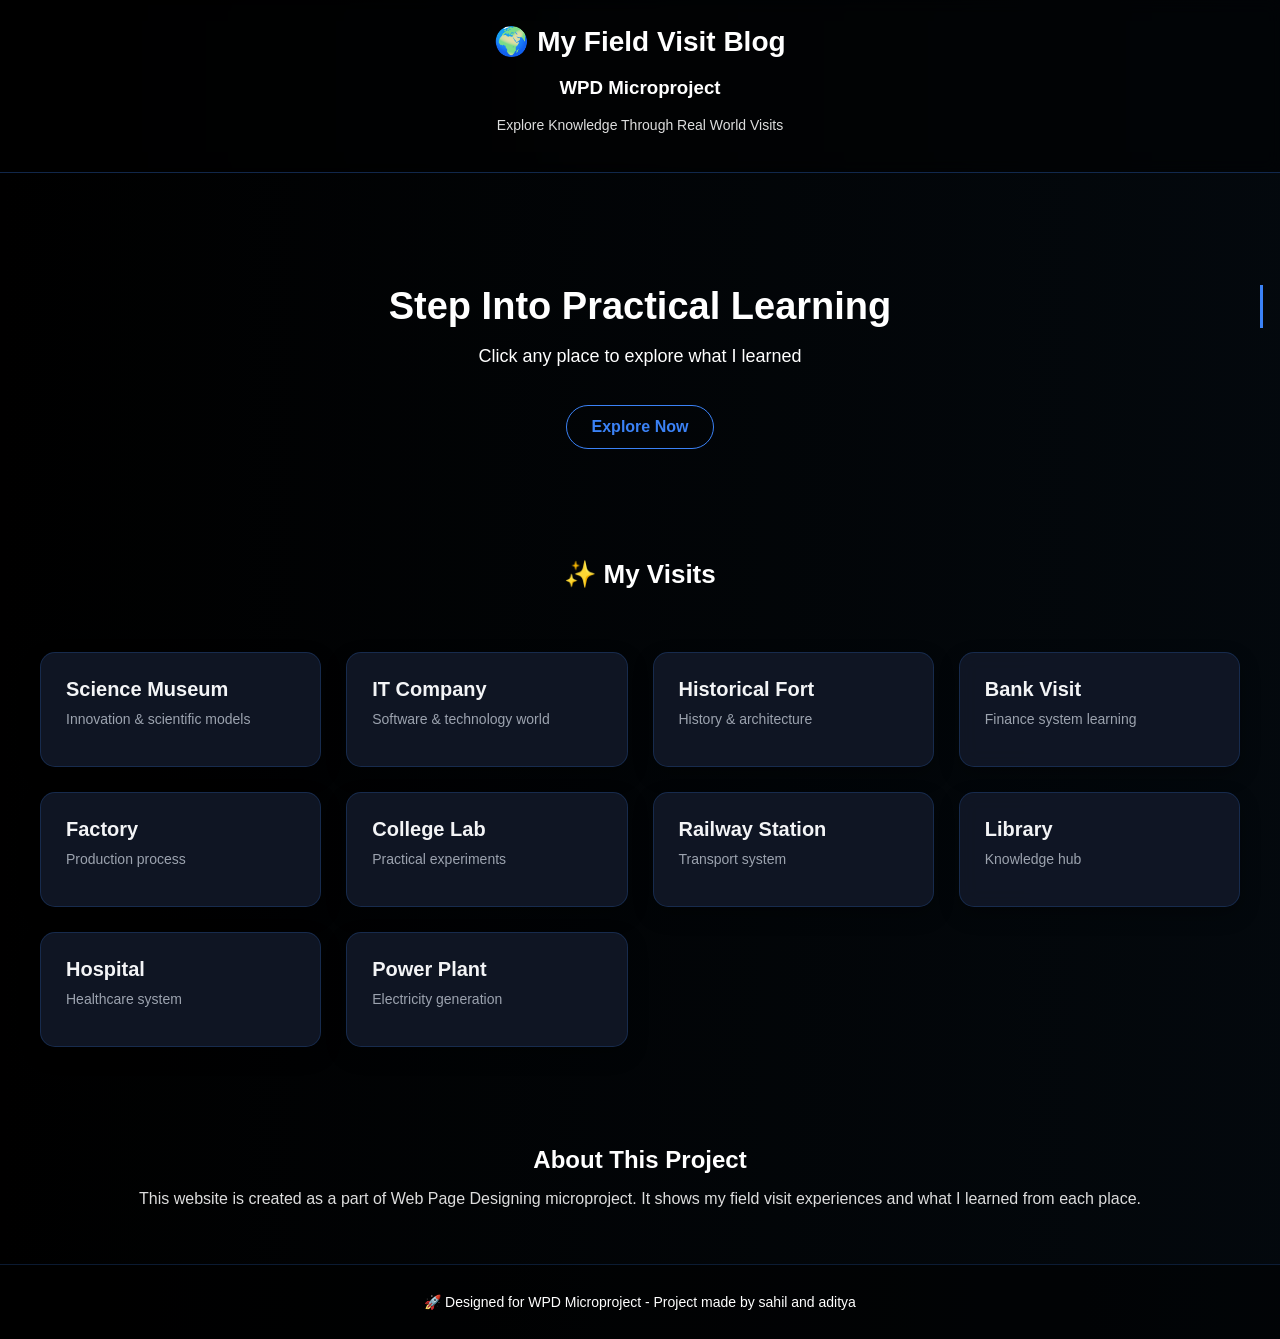
==== index.html @ 26753b68 "Initial commit Created from https://vercel.com/new" ====
<!DOCTYPE html>
<html lang="en">
<head>
    <meta charset="UTF-8">
    <title>Field Visit Blog</title>
    <link rel="stylesheet" href="style.css">
</head>

<body>

<!-- HEADER -->
<header>
    <h1>🌍 My Field Visit Blog</h1>
    <h3>WPD Microproject</h3>
    <p>Explore Knowledge Through Real World Visits</p>
</header>

<!-- HERO SECTION -->
<section class="hero">
    <h2>Step Into Practical Learning</h2>
    <p>Click any place to explore what I learned</p>
    <a href="#places" class="btn">Explore Now</a>
</section>

<!-- SECTION TITLE -->
<h2 id="places" class="section-title">✨ My Visits</h2>

<!-- CARDS -->
<div class="container">

    <a href="place1.html" class="card">
        <h3>Science Museum</h3>
        <p>Innovation & scientific models</p>
    </a>

    <a href="place2.html" class="card">
        <h3>IT Company</h3>
        <p>Software & technology world</p>
    </a>

    <a href="place3.html" class="card">
        <h3>Historical Fort</h3>
        <p>History & architecture</p>
    </a>

    <a href="place4.html" class="card">
        <h3>Bank Visit</h3>
        <p>Finance system learning</p>
    </a>

    <a href="place5.html" class="card">
        <h3>Factory</h3>
        <p>Production process</p>
    </a>

    <a href="place6.html" class="card">
        <h3>College Lab</h3>
        <p>Practical experiments</p>
    </a>

    <a href="place7.html" class="card">
        <h3>Railway Station</h3>
        <p>Transport system</p>
    </a>

    <a href="place8.html" class="card">
        <h3>Library</h3>
        <p>Knowledge hub</p>
    </a>

    <a href="place9.html" class="card">
        <h3>Hospital</h3>
        <p>Healthcare system</p>
    </a>

    <a href="place10.html" class="card">
        <h3>Power Plant</h3>
        <p>Electricity generation</p>
    </a>

</div>

<!-- ABOUT SECTION -->
<section class="about">
    <h2>About This Project</h2>
    <p>
        This website is created as a part of Web Page Designing microproject.
        It shows my field visit experiences and what I learned from each place.
    </p>
</section>

<!-- FOOTER -->
<footer>
    <p>🚀 Designed for WPD Microproject - Project made by sahil and aditya</p>
</footer>

</body>
</html>
---- style.css ----
body {
    margin: 0;
    font-family: 'Segoe UI', sans-serif;

    /* DARK BLUE TO BLACK GRADIENT */
    background: linear-gradient(270deg, #0a0f1f, #0a1927, #000000);
    background-size: 600% 600%;
    animation: gradientMove 12s ease infinite;

    color: white;
    min-height: 100vh;
}

/* BACKGROUND ANIMATION */
@keyframes gradientMove {
    0% { background-position: 0% 50%; }
    50% { background-position: 100% 50%; }
    100% { background-position: 0% 50%; }
}

/* BLINK ANIMATION FOR HEADER */
@keyframes blink {
    0% { opacity: 1; text-shadow: 0 0 0 #3b82f6; }
    50% { opacity: 0.7; text-shadow: 0 0 12px #3b82f6; }
    100% { opacity: 1; text-shadow: 0 0 0 #3b82f6; }
}

/* FADE IN UP ANIMATION */
@keyframes fadeInUp {
    from {
        opacity: 0;
        transform: translateY(40px);
    }
    to {
        opacity: 1;
        transform: translateY(0);
    }
}

/* HEADER */
header {
    text-align: center;
    padding: 25px;
    background: rgba(0, 0, 0, 0.5);
    backdrop-filter: blur(8px);
    border-bottom: 1px solid rgba(59, 130, 246, 0.3);
    animation: fadeInUp 0.8s ease forwards;
}

header h1 {
    margin: 0;
    font-size: 28px;
    animation: blink 1.2s ease-in-out infinite;
}

header p {
    font-size: 14px;
    color: #ddd;
}

/* HERO SECTION */
.hero {
    text-align: center;
    padding: 80px 20px;
    animation: fadeInUp 0.8s ease forwards;
    animation-delay: 0.2s;
    opacity: 0;
    animation-fill-mode: forwards;
}

.hero h2 {
    font-size: 38px;
    margin-bottom: 10px;
    overflow: hidden;
    border-right: 3px solid #3b82f6;
    white-space: nowrap;
    width: 0;
    animation: typing 2s steps(20, end) forwards, blinkCursor 0.75s step-end infinite;
}

@keyframes typing {
    from { width: 0; }
    to { width: 100%; }
}

@keyframes blinkCursor {
    from, to { border-color: transparent; }
    50% { border-color: #3b82f6; }
}

.hero p {
    font-size: 18px;
    opacity: 0;
    animation: fadeInUp 0.8s ease forwards;
    animation-delay: 1.2s;
}

/* BUTTON */
.btn {
    display: inline-block;
    margin-top: 20px;
    padding: 12px 25px;
    background: transparent;
    color: #3b82f6;
    border-radius: 25px;
    text-decoration: none;
    font-weight: bold;
    transition: 0.3s;
    border: 1px solid #3b82f6;
}

.btn:hover {
    background: #3b82f6;
    color: white;
    transform: translateY(-3px);
    box-shadow: 0 8px 20px rgba(59, 130, 246, 0.3);
}

/* SECTION TITLE */
.section-title {
    text-align: center;
    margin-top: 30px;
    font-size: 26px;
    opacity: 0;
    animation: fadeInUp 0.8s ease forwards;
    animation-delay: 0.4s;
}

/* GRID */
.container {
    display: grid;
    grid-template-columns: repeat(auto-fit, minmax(250px, 1fr));
    gap: 25px;
    padding: 40px;
}

/* CARD */
.card {
    background: rgba(17, 24, 39, 0.9);
    backdrop-filter: blur(10px);
    padding: 25px;
    border-radius: 15px;
    text-decoration: none;
    color: white;
    border: 1px solid rgba(59, 130, 246, 0.2);
    box-shadow: 0 8px 20px rgba(0, 0, 0, 0.3);
    transition: 0.3s;
    opacity: 0;
    animation: fadeInUp 0.6s ease forwards;
}

/* CARD DELAYS */
.card:nth-child(1) { animation-delay: 0.5s; }
.card:nth-child(2) { animation-delay: 0.6s; }
.card:nth-child(3) { animation-delay: 0.7s; }
.card:nth-child(4) { animation-delay: 0.8s; }
.card:nth-child(5) { animation-delay: 0.9s; }
.card:nth-child(6) { animation-delay: 1.0s; }

/* CARD TEXT */
.card h3 {
    margin: 0;
    font-size: 20px;
    color: #f3f4f6;
}

.card p {
    font-size: 14px;
    color: #9ca3af;
    margin-top: 10px;
}

/* HOVER EFFECT */
.card:hover {
    transform: translateY(-8px) scale(1.04);
    background: rgba(59, 130, 246, 0.2);
    border-color: #3b82f6;
    box-shadow: 0 15px 30px rgba(59, 130, 246, 0.2);
}

/* ABOUT SECTION */
.about {
    text-align: center;
    padding: 40px;
    opacity: 0;
    animation: fadeInUp 0.8s ease forwards;
    animation-delay: 1.1s;
}

.about h2 {
    margin-bottom: 10px;
}

.about p {
    font-size: 16px;
    color: #ddd;
}

/* FOOTER */
footer {
    text-align: center;
    padding: 15px;
    background: rgba(0, 0, 0, 0.5);
    font-size: 14px;
    border-top: 1px solid rgba(59, 130, 246, 0.2);
}

/* EXTRA SMALL EFFECTS */
a {
    transition: 0.3s;
}

a:hover {
    opacity: 0.9;
}

/* RESPONSIVE */
@media (max-width: 768px) {
    .hero h2 {
        font-size: 28px;
        white-space: normal;
        border-right: none;
        animation: none;
        width: auto;
    }
    
    .container {
        padding: 20px;
    }
    
    .hero {
        padding: 50px 20px;
    }
}
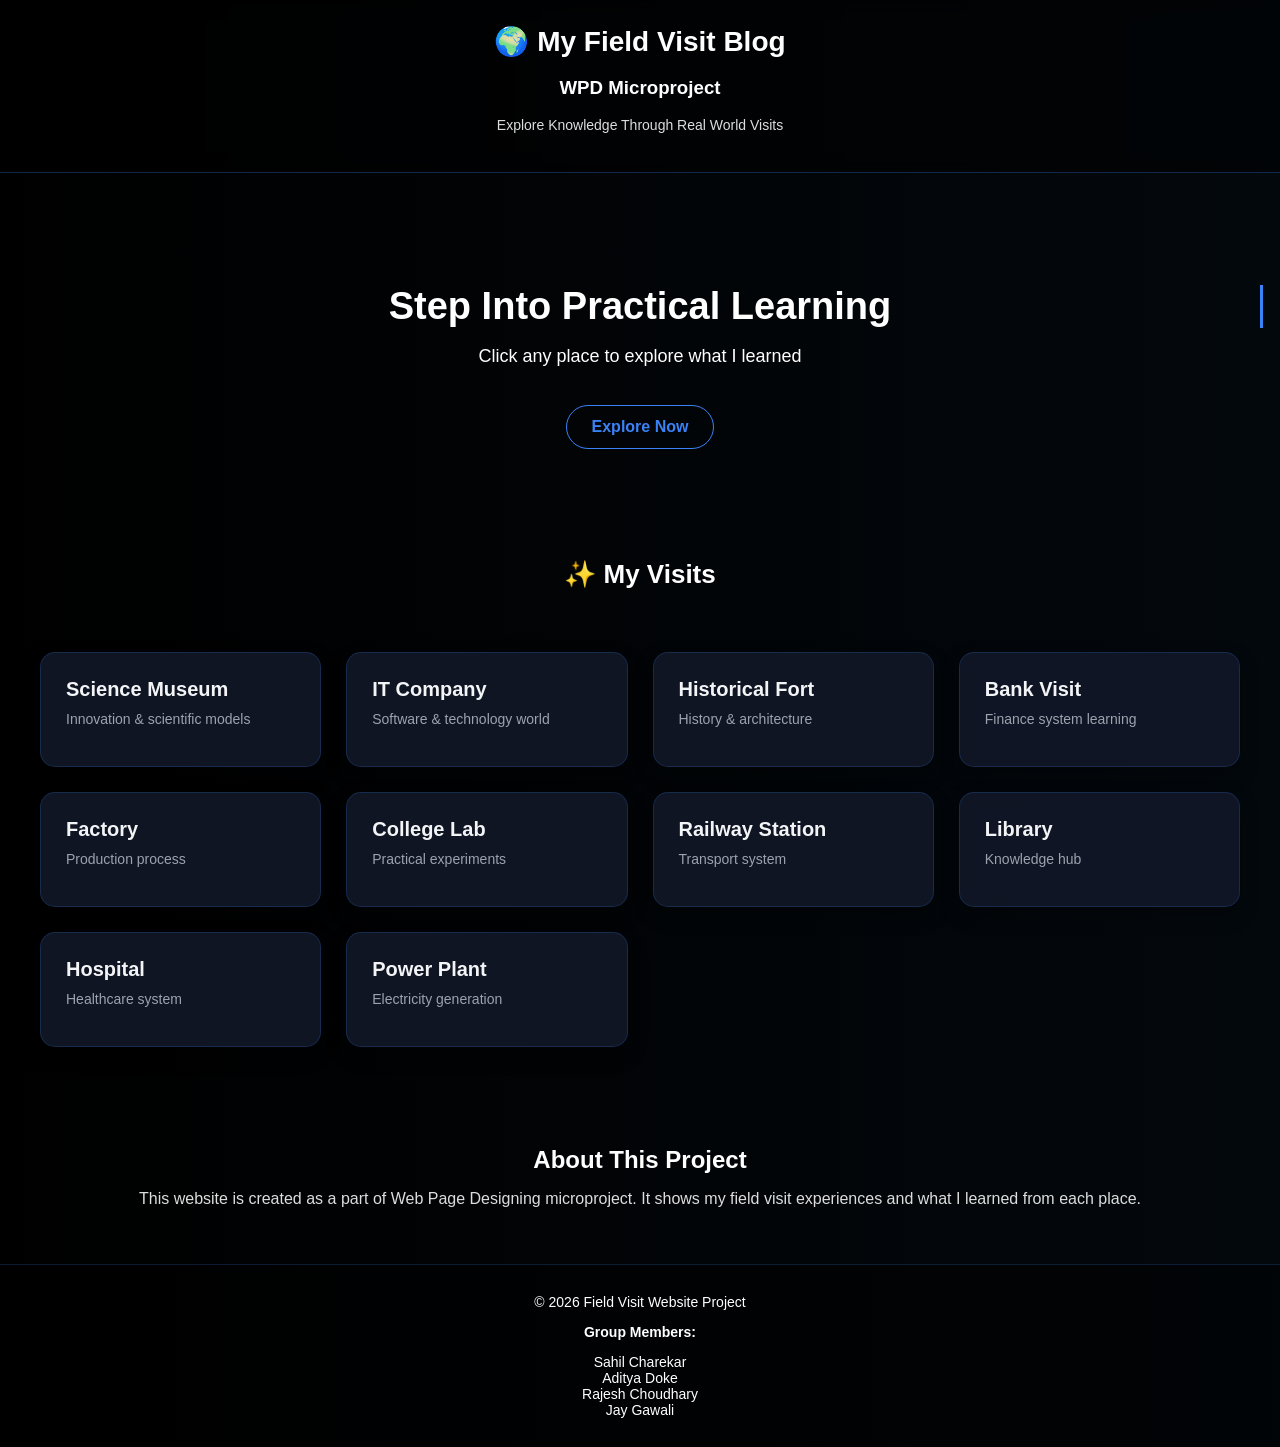
==== commit 6cbdf715: "Update index.html" ====
--- a/index.html
+++ b/index.html
@@ -91,8 +91,16 @@
 
 <!-- FOOTER -->
 <footer>
-    <p>🚀 Designed for WPD Microproject - Project made by sahil and aditya</p>
+    <p>© 2026 Field Visit Website Project</p>
+
+    <p><strong>Group Members:</strong></p>
+    <p>
+        Sahil Charekar <br>
+        Aditya Doke <br>
+        Rajesh Choudhary <br>
+        Jay Gawali
+    </p>
 </footer>
 
 </body>
-</html>+</html>
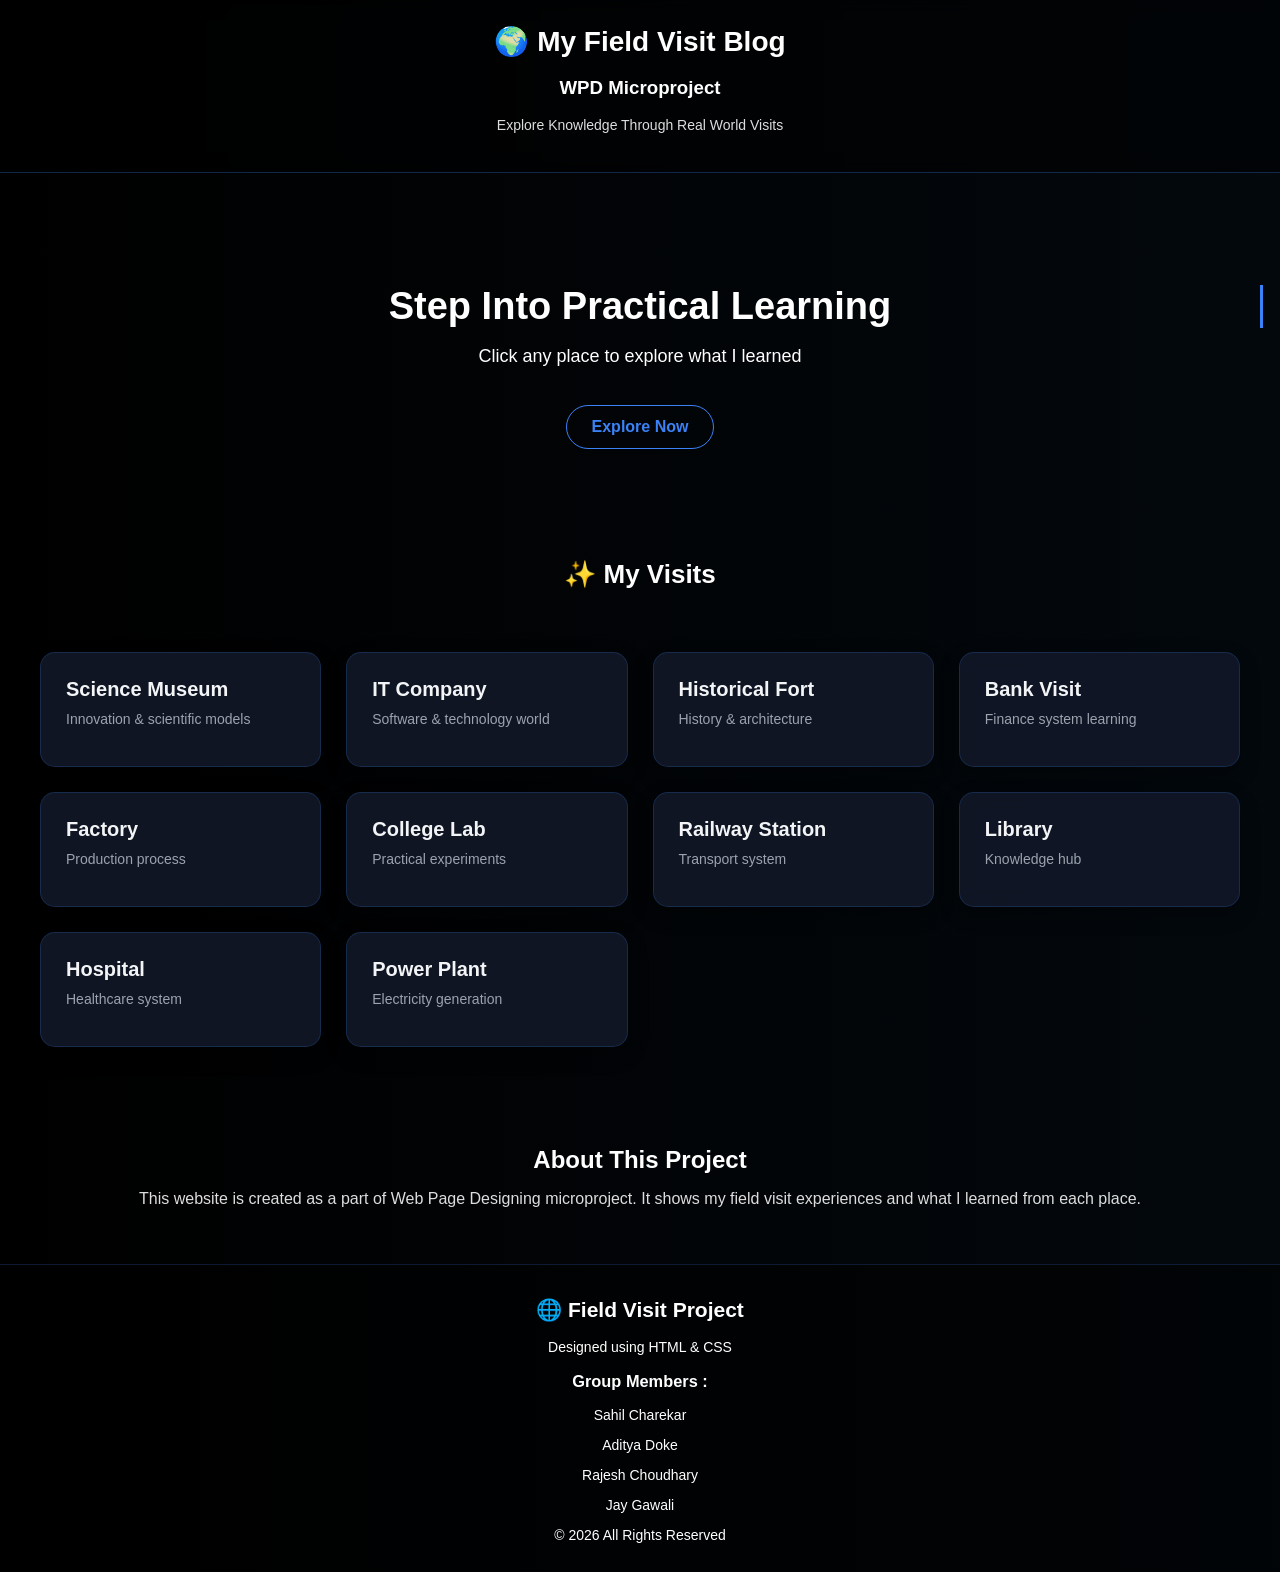
==== commit 9d7b8ddd: "Update index.html" ====
--- a/index.html
+++ b/index.html
@@ -90,16 +90,23 @@
 </section>
 
 <!-- FOOTER -->
-<footer>
-    <p>© 2026 Field Visit Website Project</p>
+<footer class="footer">
+    <div class="footer-content">
 
-    <p><strong>Group Members:</strong></p>
-    <p>
-        Sahil Charekar <br>
-        Aditya Doke <br>
-        Rajesh Choudhary <br>
-        Jay Gawali
-    </p>
+        <h2>🌐 Field Visit Project</h2>
+        <p>Designed using HTML & CSS</p>
+
+        <div class="members">
+            <h3>Group Members : </h3>
+            <p>Sahil Charekar</p>
+            <p>Aditya Doke</p>
+            <p>Rajesh Choudhary</p>
+            <p>Jay Gawali</p>
+        </div>
+
+        <p class="copyright">© 2026 All Rights Reserved</p>
+
+    </div>
 </footer>
 
 </body>
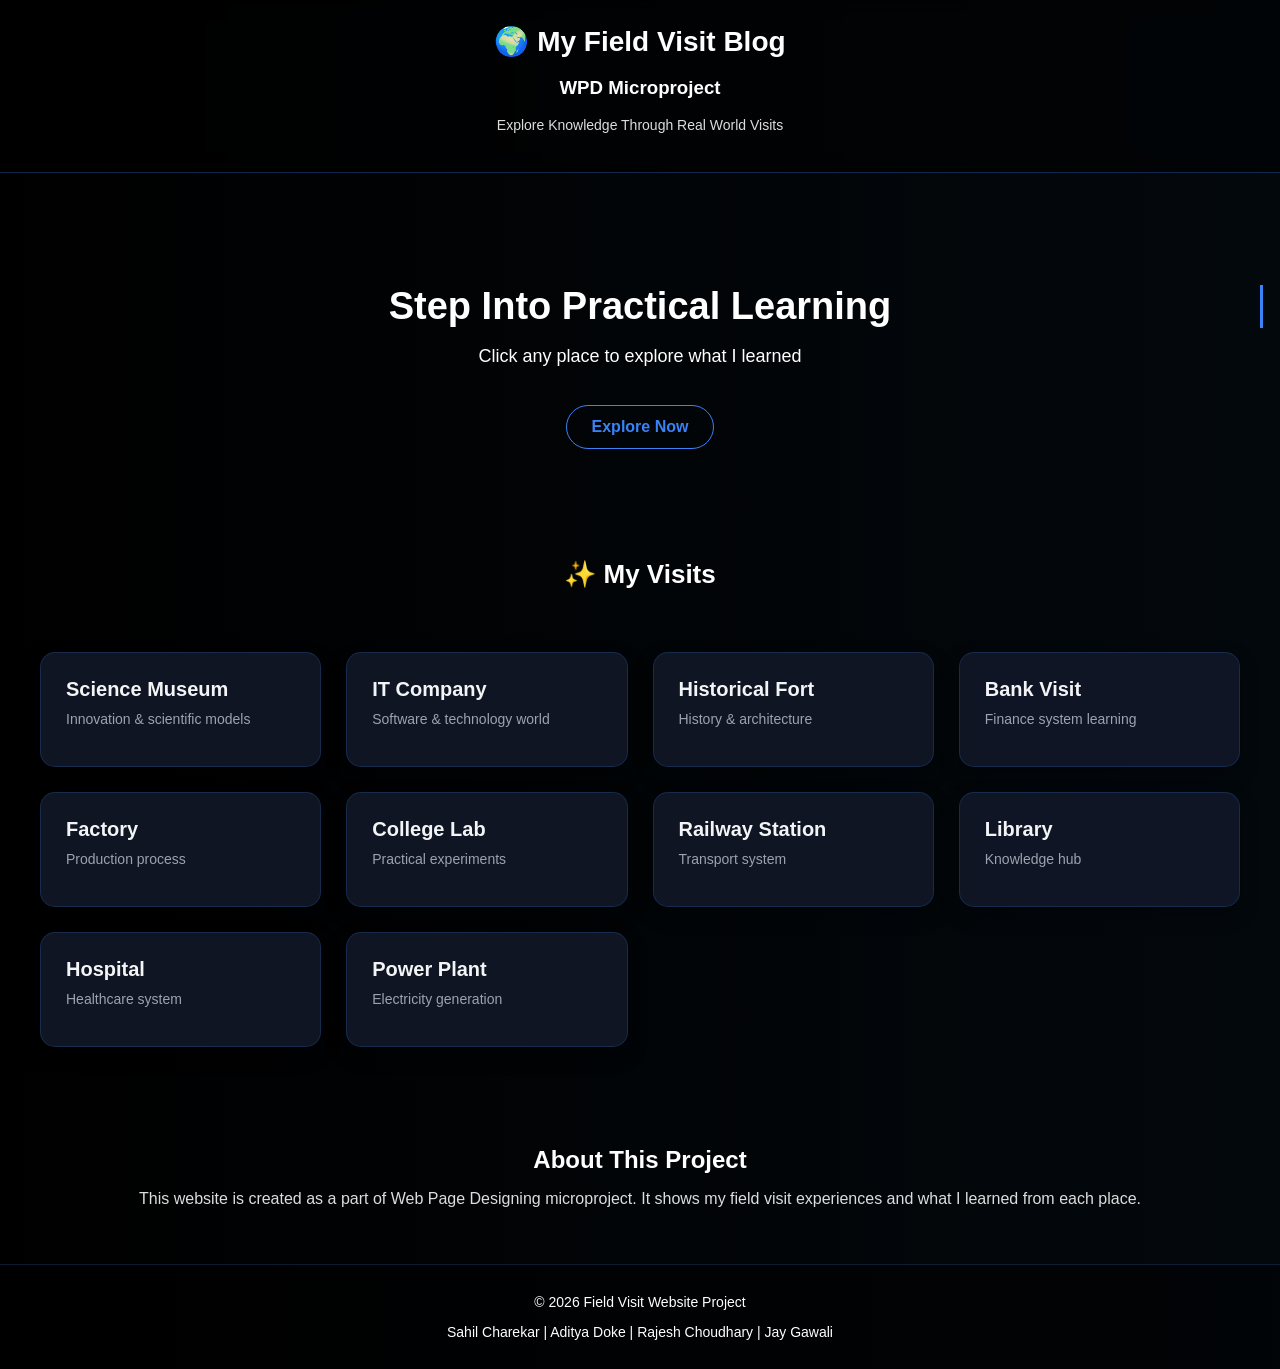
==== commit 373dc720: "Update index.html" ====
--- a/index.html
+++ b/index.html
@@ -90,23 +90,11 @@
 </section>
 
 <!-- FOOTER -->
-<footer class="footer">
-    <div class="footer-content">
-
-        <h2>🌐 Field Visit Project</h2>
-        <p>Designed using HTML & CSS</p>
-
-        <div class="members">
-            <h3>Group Members : </h3>
-            <p>Sahil Charekar</p>
-            <p>Aditya Doke</p>
-            <p>Rajesh Choudhary</p>
-            <p>Jay Gawali</p>
-        </div>
-
-        <p class="copyright">© 2026 All Rights Reserved</p>
-
-    </div>
+<footer>
+    <p>© 2026 Field Visit Website Project</p>
+    <p>
+        Sahil Charekar | Aditya Doke | Rajesh Choudhary | Jay Gawali
+    </p>
 </footer>
 
 </body>
--- a/style.css
+++ b/style.css
@@ -202,7 +202,7 @@
     padding: 15px;
     background: rgba(0, 0, 0, 0.5);
     font-size: 14px;
-    border-top: 1px solid rgba(59, 130, 246, 0.2);
+    border-top: 1px solid rgba(59, 130, 246, 0.2); ha already aahe last la mag ata hyala replacive dya 
 }
 
 /* EXTRA SMALL EFFECTS */
@@ -231,4 +231,4 @@
     .hero {
         padding: 50px 20px;
     }
-}+}
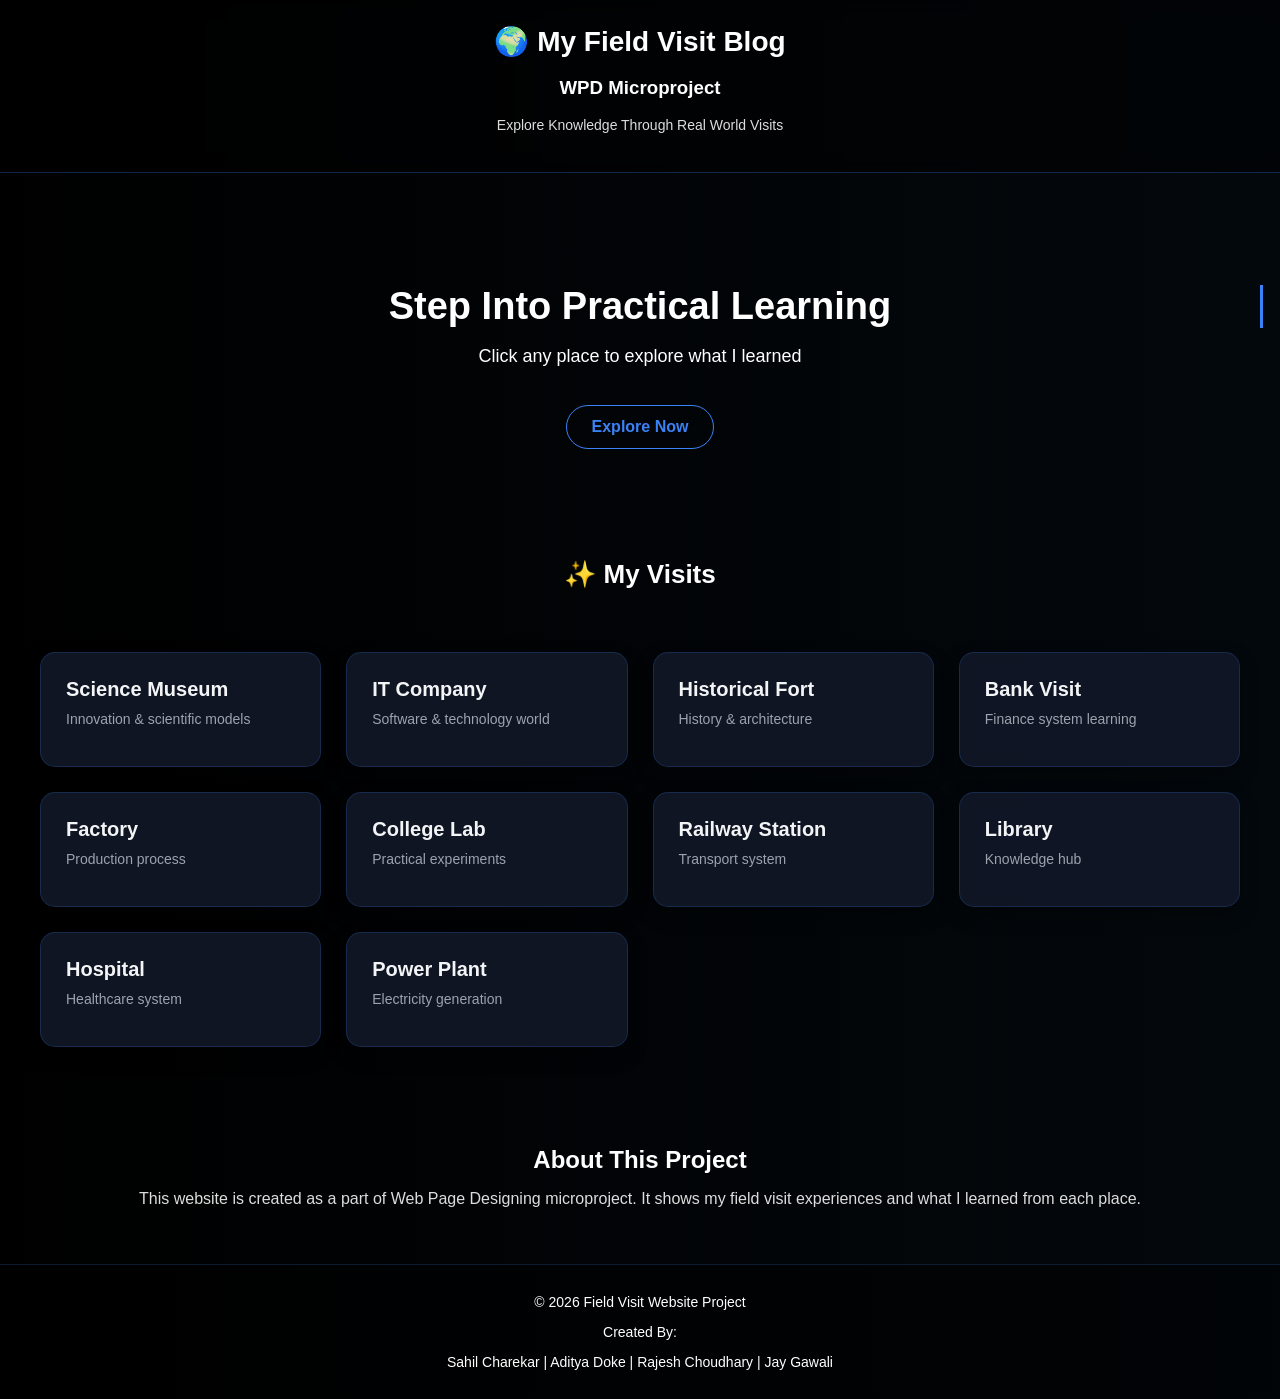
==== commit 2dc99819: "Update index.html" ====
--- a/index.html
+++ b/index.html
@@ -92,8 +92,8 @@
 <!-- FOOTER -->
 <footer>
     <p>© 2026 Field Visit Website Project</p>
-    <p>
-        Sahil Charekar | Aditya Doke | Rajesh Choudhary | Jay Gawali
+    <p> Created By: <br>
+       <p> Sahil Charekar | Aditya Doke | Rajesh Choudhary | Jay Gawali</p>
     </p>
 </footer>
 
